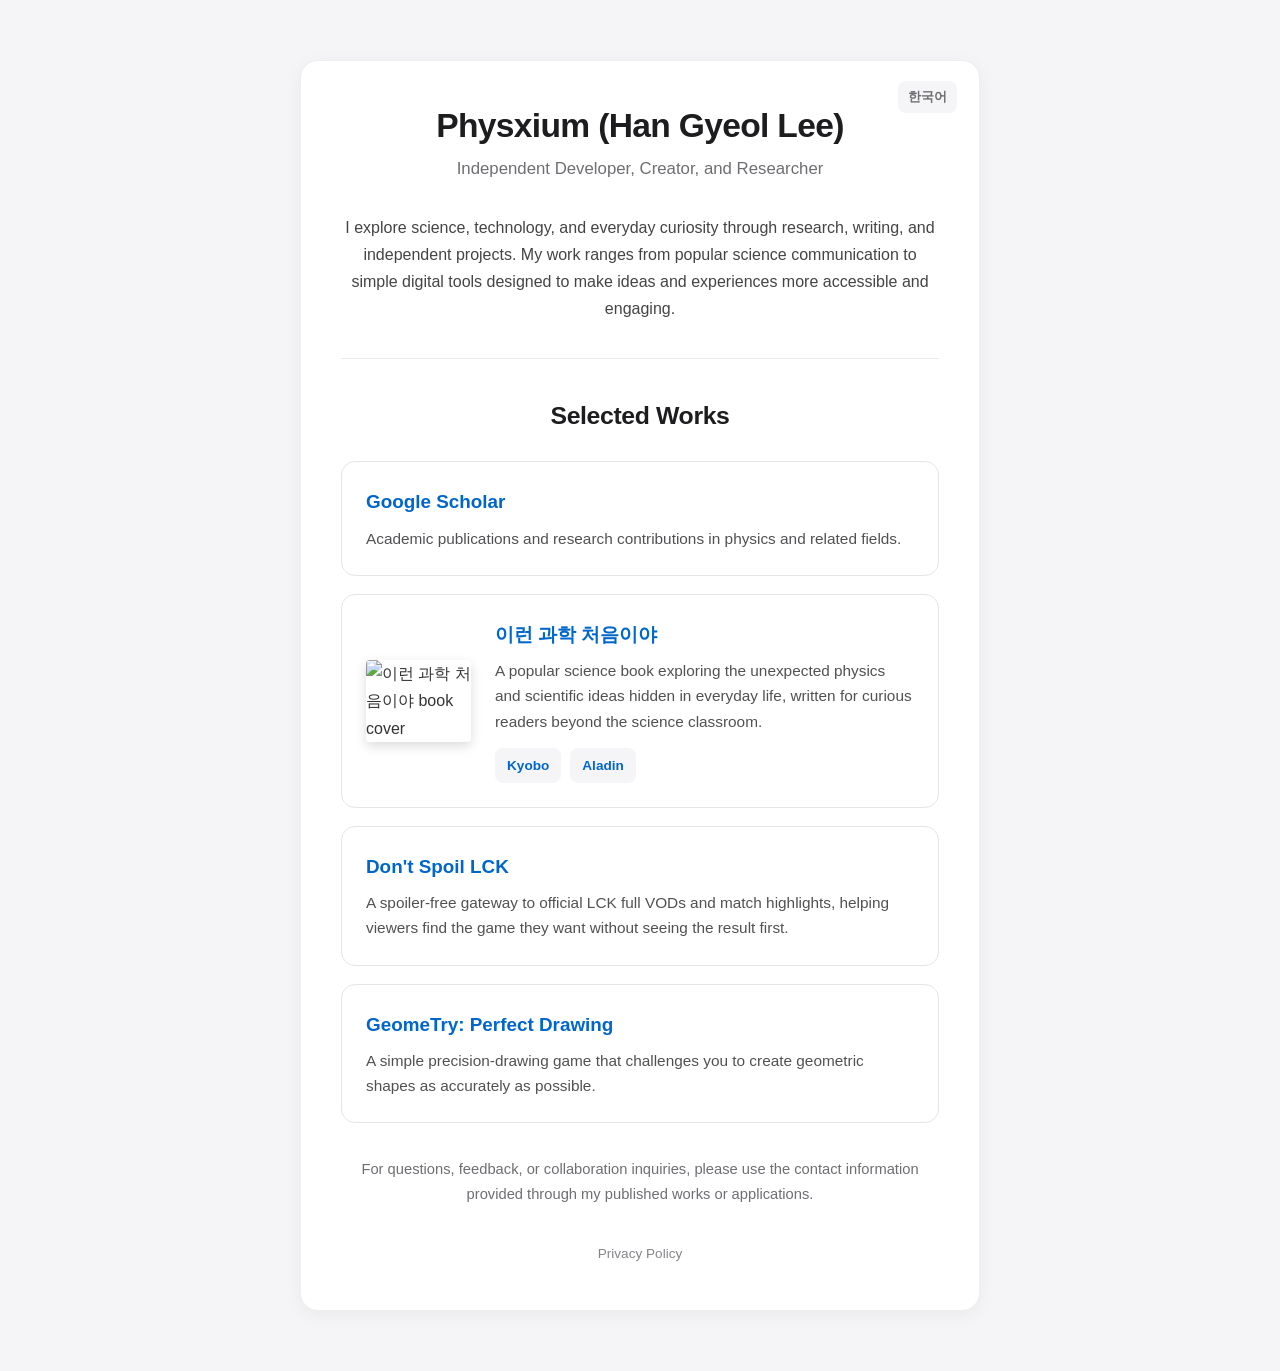
==== index.html @ 79a35c78 "index.html 업데이트" ====
<!DOCTYPE html>
<html lang="en">
<head>
    <meta charset="UTF-8">
    <meta name="viewport" content="width=device-width, initial-scale=1.0">

    <title>Physxium | Han Gyeol Lee</title>

<meta
    name="description"
    content="Physxium is the personal website of Han Gyeol Lee, featuring research, popular science writing, independent software projects, and digital tools."
>

<link
    rel="canonical"
    href="https://physxium.github.io/"
>

<link
    rel="alternate"
    hreflang="en"
    href="https://physxium.github.io/"
>

<link
    rel="alternate"
    hreflang="ko"
    href="https://physxium.github.io/ko.html"
>

<link
    rel="alternate"
    hreflang="x-default"
    href="https://physxium.github.io/"
>

    <script>
        const params = new URLSearchParams(window.location.search);
        const forceEnglish = params.get("lang") === "en";

        const browserLanguage =
            navigator.language ||
            navigator.userLanguage ||
            "";

        if (
            !forceEnglish &&
            browserLanguage.toLowerCase().startsWith("ko")
        ) {
            window.location.replace("./ko.html");
        }
    </script>

    <script async
        src="https://pagead2.googlesyndication.com/pagead/js/adsbygoogle.js?client=ca-pub-6908864739979028"
        crossorigin="anonymous"></script>

    <style>
        * {
            box-sizing: border-box;
        }

        body {
            margin: 0;
            padding: 60px 20px;

            font-family:
                -apple-system,
                BlinkMacSystemFont,
                "Segoe UI",
                Roboto,
                Helvetica,
                Arial,
                sans-serif;

            line-height: 1.7;
            color: #333;
            background-color: #f5f5f7;

            text-align: center;
        }

        .container {
            position: relative;

            width: 100%;
            max-width: 680px;

            margin: 0 auto;
            padding: 44px 40px;

            background: #ffffff;

            border: 1px solid #eeeeee;
            border-radius: 18px;

            box-shadow:
                0 4px 18px rgba(0, 0, 0, 0.05);
        }

        .language-link {
            position: absolute;
            top: 20px;
            right: 22px;

            padding: 5px 10px;

            color: #6e6e73;
            background: #f5f5f7;

            border-radius: 8px;

            font-size: 0.82em;
            font-weight: 600;

            text-decoration: none;
        }

        .language-link:hover {
            background: #ebebef;
            color: #1d1d1f;
        }

        h1 {
            margin: 0 0 8px;

            color: #1d1d1f;

            font-size: 2.1em;
            line-height: 1.25;
            letter-spacing: -0.02em;
        }

        .subtitle {
            margin: 0 0 30px;

            color: #6e6e73;

            font-size: 1.05em;
        }

        .intro {
            margin: 0 auto;

            max-width: 590px;

            color: #444;
            font-size: 1em;
        }

        hr {
            border: 0;
            border-top: 1px solid #e8e8ed;

            margin: 36px 0;
        }

        h2 {
            margin: 0 0 24px;

            color: #1d1d1f;

            font-size: 1.55em;
            letter-spacing: -0.015em;
        }

        .app-list {
            width: 100%;
        }

        .app-card {
            margin-bottom: 18px;
            padding: 24px;

            background: #ffffff;

            border: 1px solid #e5e5e7;
            border-radius: 14px;

            text-align: left;

            transition:
                transform 0.18s ease,
                border-color 0.18s ease,
                box-shadow 0.18s ease;
        }

        .app-card:hover {
            transform: translateY(-2px);

            border-color: #d2d2d7;

            box-shadow:
                0 6px 18px rgba(0, 0, 0, 0.05);
        }

        .app-title {
            display: inline-block;

            margin-bottom: 7px;

            color: #0066cc;

            font-size: 1.18em;
            font-weight: 650;

            text-decoration: none;
        }

        a.app-title:hover {
            text-decoration: underline;
        }

        .app-card p {
            margin: 0;

            color: #515154;

            font-size: 0.96em;
            line-height: 1.65;
        }

        /* Book */

        .book-card {
            display: flex;
            align-items: center;

            gap: 24px;
        }

        .book-cover {
            width: 105px;
            height: auto;

            flex-shrink: 0;

            border-radius: 4px;

            box-shadow:
                0 4px 12px rgba(0, 0, 0, 0.14);
        }

        .book-info {
            flex: 1;
            min-width: 0;
        }

        .book-links {
            display: flex;
            flex-wrap: wrap;

            gap: 9px;

            margin-top: 14px;
        }

        .store-link {
            display: inline-block;

            padding: 6px 12px;

            color: #0066cc;
            background: #f5f5f7;

            border-radius: 8px;

            font-size: 0.85em;
            font-weight: 600;

            text-decoration: none;
        }

        .store-link:hover {
            background: #ebebef;
        }

        /* Footer */

        .contact {
            margin: 34px auto 0;

            max-width: 560px;

            color: #6e6e73;

            font-size: 0.92em;
        }

        .privacy-link {
            display: inline-block;

            margin-top: 34px;

            color: #86868b;

            font-size: 0.85em;

            text-decoration: none;
        }

        .privacy-link:hover {
            text-decoration: underline;
        }

        /* Mobile */

        @media (max-width: 560px) {
            body {
                padding: 20px 12px;
            }

            .container {
                padding: 58px 22px 34px;
                border-radius: 16px;
            }

            .language-link {
                top: 16px;
                right: 16px;
            }

            h1 {
                font-size: 1.7em;
            }

            .subtitle {
                font-size: 0.95em;
            }

            .book-card {
                gap: 17px;
                align-items: flex-start;
            }

            .book-cover {
                width: 82px;
            }

            .app-card {
                padding: 19px;
            }
        }

        @media (max-width: 400px) {
            .book-card {
                display: block;
            }

            .book-cover {
                width: 90px;
                margin-bottom: 18px;
            }
        }
    </style>
</head>

<body>

    <div class="container">

        <a
            class="language-link"
            href="./ko.html"
        >
            한국어
        </a>

        <h1>Physxium (Han Gyeol Lee)</h1>

        <p class="subtitle">
            Independent Developer, Creator, and Researcher
        </p>

        <p class="intro">
            I explore science, technology, and everyday curiosity through
            research, writing, and independent projects.
            My work ranges from popular science communication to simple
            digital tools designed to make ideas and experiences more
            accessible and engaging.
        </p>


        <hr>


        <div class="app-list">

            <h2>Selected Works</h2>


            <!-- Google Scholar -->
            <div class="app-card">

                <a
                    class="app-title"
                    href="https://scholar.google.co.kr/citations?user=h7t9Xc8AAAAJ&hl=en"
                    target="_blank"
                    rel="noopener noreferrer"
                >
                    Google Scholar
                </a>

                <p>
                    Academic publications and research contributions in physics and related fields.
                </p>

            </div>


            <!-- Book -->
            <div class="app-card book-card">

                <img
                    class="book-cover"
                    src="https://image.aladin.co.kr/product/38469/4/cover500/k622135916_1.jpg"
                    alt="이런 과학 처음이야 book cover"
                >

                <div class="book-info">

                    <div class="app-title">
                        이런 과학 처음이야
                    </div>

                    <p>
                        A popular science book exploring the unexpected physics
                        and scientific ideas hidden in everyday life, written
                        for curious readers beyond the science classroom.
                    </p>

                    <div class="book-links">

                        <a
                            class="store-link"
                            href="https://product.kyobobook.co.kr/detail/S000219060590"
                            target="_blank"
                            rel="noopener noreferrer"
                        >
                            Kyobo
                        </a>

                        <a
                            class="store-link"
                            href="https://www.aladin.co.kr/shop/wproduct.aspx?ItemId=384690419&srsltid=AfmBOorhx1p-tOqRFV_rU4S-XtlKCU8qaZevTqndRdQcYyNnJcnn8GWZ"
                            target="_blank"
                            rel="noopener noreferrer"
                        >
                            Aladin
                        </a>

                    </div>

                </div>

            </div>


            <!-- Don't Spoil LCK -->
            <div class="app-card">

                <a
                    class="app-title"
                    href="https://physxium.github.io/dslck/"
                    target="_blank"
                    rel="noopener noreferrer"
                >
                    Don't Spoil LCK
                </a>

                <p>
                    A spoiler-free gateway to official LCK full VODs and
                    match highlights, helping viewers find the game they want
                    without seeing the result first.
                </p>

            </div>


            <!-- GeomeTry -->
            <div class="app-card">

                <a
                    class="app-title"
                    href="https://play.google.com/store/apps/details?id=com.Physxium.GeomeTry&pcampaignid=web_share"
                    target="_blank"
                    rel="noopener noreferrer"
                >
                    GeomeTry: Perfect Drawing
                </a>

                <p>
                    A simple precision-drawing game that challenges you to
                    create geometric shapes as accurately as possible.
                </p>

            </div>

        </div>


        <p class="contact">
            For questions, feedback, or collaboration inquiries,
            please use the contact information provided through my
            published works or applications.
        </p>


        <a
            class="privacy-link"
            href="https://physxium.github.io/privacy.html"
        >
            Privacy Policy
        </a>

    </div>

</body>
</html>
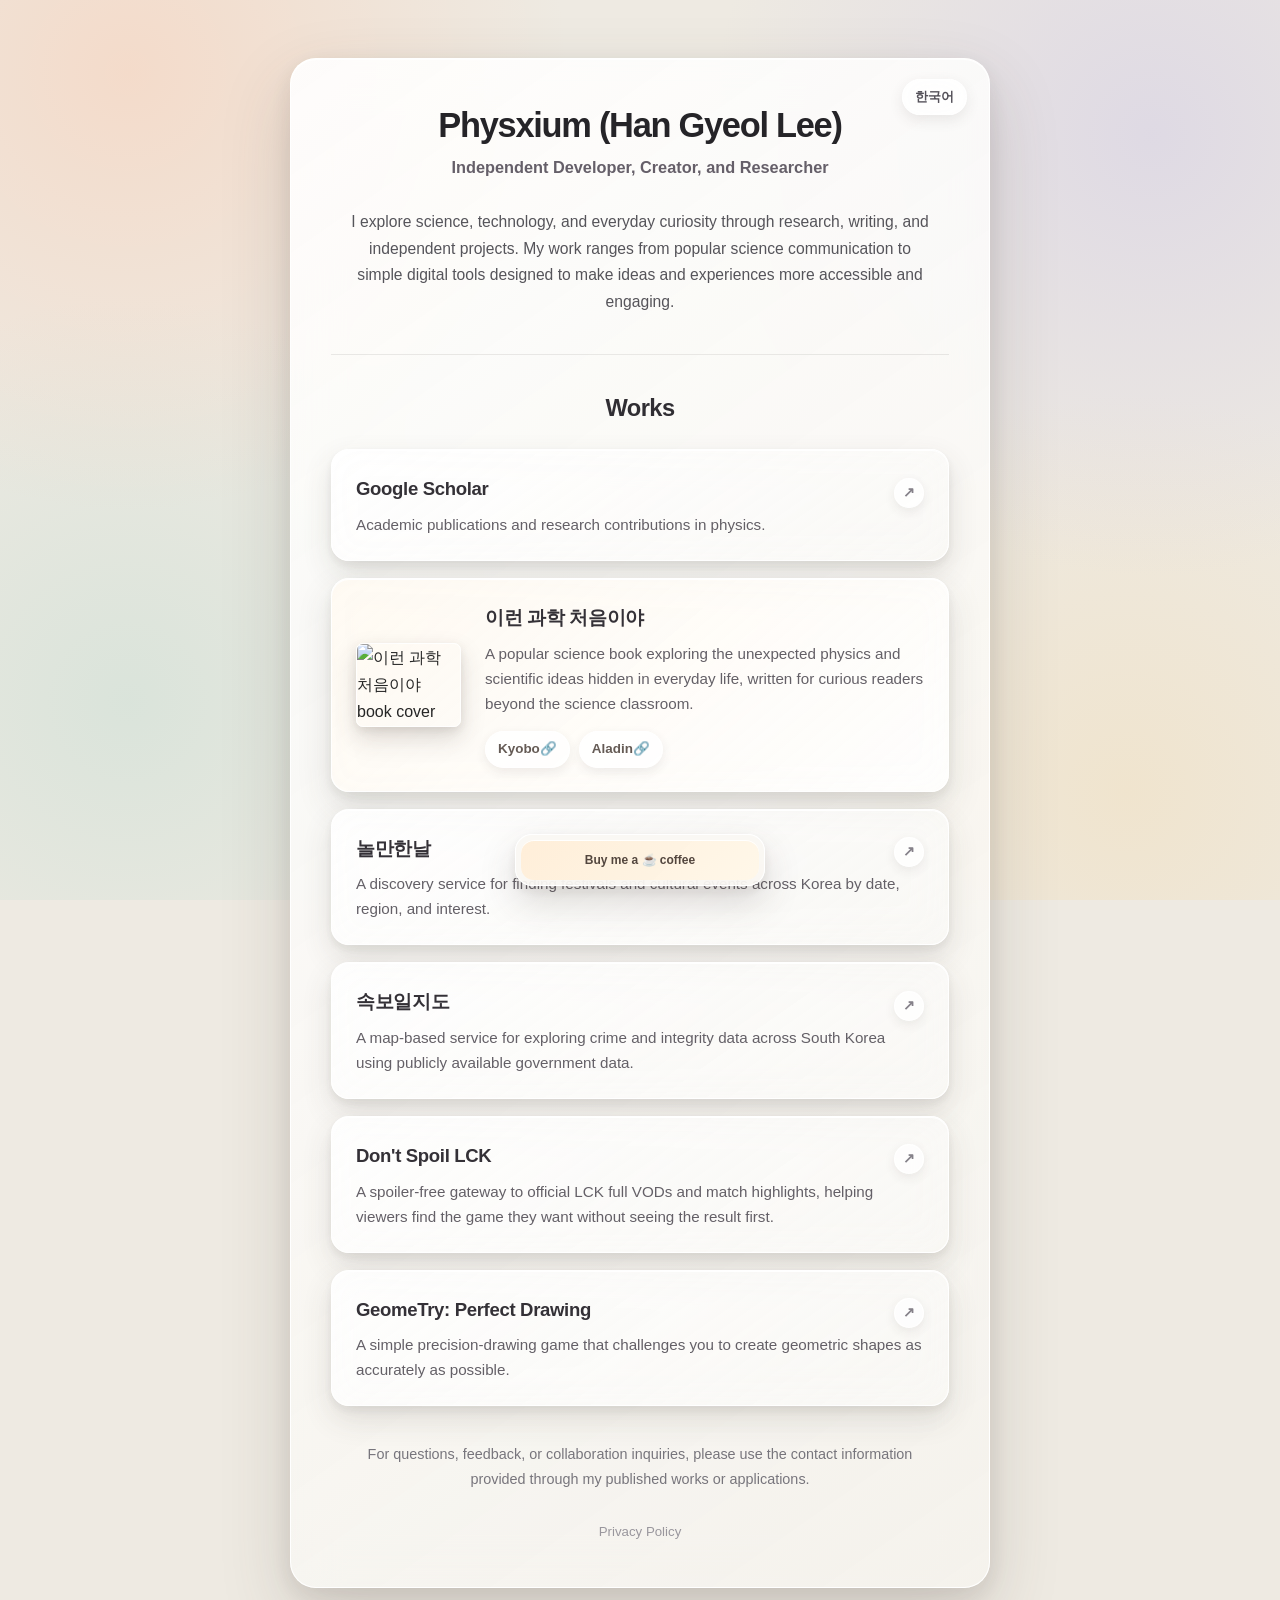
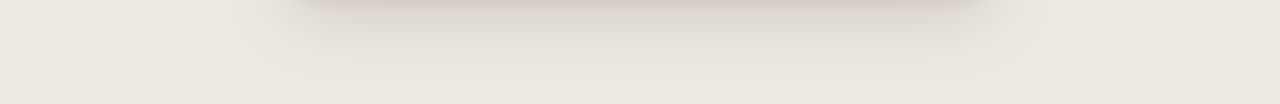
==== commit c8ebaf66: "Refactor Physxium developer site" ====
--- a/index.html
+++ b/index.html
@@ -1,519 +1,97 @@
 <!DOCTYPE html>
 <html lang="en">
+
 <head>
     <meta charset="UTF-8">
     <meta name="viewport" content="width=device-width, initial-scale=1.0">
 
     <title>Physxium | Han Gyeol Lee</title>
 
-<meta
-    name="description"
-    content="Physxium is the personal website of Han Gyeol Lee, featuring research, popular science writing, independent software projects, and digital tools."
->
+    <meta id="meta-description" name="description"
+        content="Physxium is the personal website of Han Gyeol Lee, featuring research, popular science writing, independent software projects, and digital tools.">
 
-<link
-    rel="canonical"
-    href="https://physxium.github.io/"
->
+    <link rel="canonical" href="https://physxium.pages.dev/">
 
-<link
-    rel="alternate"
-    hreflang="en"
-    href="https://physxium.github.io/"
->
+    <link rel="stylesheet" href="./style.css">
 
-<link
-    rel="alternate"
-    hreflang="ko"
-    href="https://physxium.github.io/ko.html"
->
+    <meta property="og:type" content="website">
 
-<link
-    rel="alternate"
-    hreflang="x-default"
-    href="https://physxium.github.io/"
->
+    <meta id="og-title" property="og:title" content="Physxium | Han Gyeol Lee">
+
+    <meta id="og-description" property="og:description"
+        content="Physxium is the personal website of Han Gyeol Lee, featuring research, popular science writing, independent software projects, and digital tools.">
+
+    <meta property="og:url" content="https://physxium.pages.dev/">
+    <meta name="naver-site-verification" content="82133b3fb09f2e8e4c00aa710633673127919853" />
+    
+    <!-- Google Analytics -->
+    <script async src="https://www.googletagmanager.com/gtag/js?id=G-3B8PYM8HGZ"></script>
 
     <script>
-        const params = new URLSearchParams(window.location.search);
-        const forceEnglish = params.get("lang") === "en";
+        window.dataLayer = window.dataLayer || [];
 
-        const browserLanguage =
-            navigator.language ||
-            navigator.userLanguage ||
-            "";
-
-        if (
-            !forceEnglish &&
-            browserLanguage.toLowerCase().startsWith("ko")
-        ) {
-            window.location.replace("./ko.html");
-        }
-    </script>
-
-    <script async
-        src="https://pagead2.googlesyndication.com/pagead/js/adsbygoogle.js?client=ca-pub-6908864739979028"
-        crossorigin="anonymous"></script>
-
-    <style>
-        * {
-            box-sizing: border-box;
+        function gtag() {
+            dataLayer.push(arguments);
         }
 
-        body {
-            margin: 0;
-            padding: 60px 20px;
-
-            font-family:
-                -apple-system,
-                BlinkMacSystemFont,
-                "Segoe UI",
-                Roboto,
-                Helvetica,
-                Arial,
-                sans-serif;
-
-            line-height: 1.7;
-            color: #333;
-            background-color: #f5f5f7;
-
-            text-align: center;
-        }
-
-        .container {
-            position: relative;
-
-            width: 100%;
-            max-width: 680px;
-
-            margin: 0 auto;
-            padding: 44px 40px;
-
-            background: #ffffff;
-
-            border: 1px solid #eeeeee;
-            border-radius: 18px;
-
-            box-shadow:
-                0 4px 18px rgba(0, 0, 0, 0.05);
-        }
-
-        .language-link {
-            position: absolute;
-            top: 20px;
-            right: 22px;
-
-            padding: 5px 10px;
-
-            color: #6e6e73;
-            background: #f5f5f7;
-
-            border-radius: 8px;
-
-            font-size: 0.82em;
-            font-weight: 600;
-
-            text-decoration: none;
-        }
-
-        .language-link:hover {
-            background: #ebebef;
-            color: #1d1d1f;
-        }
-
-        h1 {
-            margin: 0 0 8px;
-
-            color: #1d1d1f;
-
-            font-size: 2.1em;
-            line-height: 1.25;
-            letter-spacing: -0.02em;
-        }
-
-        .subtitle {
-            margin: 0 0 30px;
-
-            color: #6e6e73;
-
-            font-size: 1.05em;
-        }
-
-        .intro {
-            margin: 0 auto;
-
-            max-width: 590px;
-
-            color: #444;
-            font-size: 1em;
-        }
-
-        hr {
-            border: 0;
-            border-top: 1px solid #e8e8ed;
-
-            margin: 36px 0;
-        }
-
-        h2 {
-            margin: 0 0 24px;
-
-            color: #1d1d1f;
-
-            font-size: 1.55em;
-            letter-spacing: -0.015em;
-        }
-
-        .app-list {
-            width: 100%;
-        }
-
-        .app-card {
-            margin-bottom: 18px;
-            padding: 24px;
-
-            background: #ffffff;
-
-            border: 1px solid #e5e5e7;
-            border-radius: 14px;
-
-            text-align: left;
-
-            transition:
-                transform 0.18s ease,
-                border-color 0.18s ease,
-                box-shadow 0.18s ease;
-        }
-
-        .app-card:hover {
-            transform: translateY(-2px);
-
-            border-color: #d2d2d7;
-
-            box-shadow:
-                0 6px 18px rgba(0, 0, 0, 0.05);
-        }
-
-        .app-title {
-            display: inline-block;
-
-            margin-bottom: 7px;
-
-            color: #0066cc;
-
-            font-size: 1.18em;
-            font-weight: 650;
-
-            text-decoration: none;
-        }
-
-        a.app-title:hover {
-            text-decoration: underline;
-        }
-
-        .app-card p {
-            margin: 0;
-
-            color: #515154;
-
-            font-size: 0.96em;
-            line-height: 1.65;
-        }
-
-        /* Book */
-
-        .book-card {
-            display: flex;
-            align-items: center;
-
-            gap: 24px;
-        }
-
-        .book-cover {
-            width: 105px;
-            height: auto;
-
-            flex-shrink: 0;
-
-            border-radius: 4px;
-
-            box-shadow:
-                0 4px 12px rgba(0, 0, 0, 0.14);
-        }
-
-        .book-info {
-            flex: 1;
-            min-width: 0;
-        }
-
-        .book-links {
-            display: flex;
-            flex-wrap: wrap;
-
-            gap: 9px;
-
-            margin-top: 14px;
-        }
-
-        .store-link {
-            display: inline-block;
-
-            padding: 6px 12px;
-
-            color: #0066cc;
-            background: #f5f5f7;
-
-            border-radius: 8px;
-
-            font-size: 0.85em;
-            font-weight: 600;
-
-            text-decoration: none;
-        }
-
-        .store-link:hover {
-            background: #ebebef;
-        }
-
-        /* Footer */
-
-        .contact {
-            margin: 34px auto 0;
-
-            max-width: 560px;
-
-            color: #6e6e73;
-
-            font-size: 0.92em;
-        }
-
-        .privacy-link {
-            display: inline-block;
-
-            margin-top: 34px;
-
-            color: #86868b;
-
-            font-size: 0.85em;
-
-            text-decoration: none;
-        }
-
-        .privacy-link:hover {
-            text-decoration: underline;
-        }
-
-        /* Mobile */
-
-        @media (max-width: 560px) {
-            body {
-                padding: 20px 12px;
-            }
-
-            .container {
-                padding: 58px 22px 34px;
-                border-radius: 16px;
-            }
-
-            .language-link {
-                top: 16px;
-                right: 16px;
-            }
-
-            h1 {
-                font-size: 1.7em;
-            }
-
-            .subtitle {
-                font-size: 0.95em;
-            }
-
-            .book-card {
-                gap: 17px;
-                align-items: flex-start;
-            }
-
-            .book-cover {
-                width: 82px;
-            }
-
-            .app-card {
-                padding: 19px;
-            }
-        }
-
-        @media (max-width: 400px) {
-            .book-card {
-                display: block;
-            }
-
-            .book-cover {
-                width: 90px;
-                margin-bottom: 18px;
-            }
-        }
-    </style>
+        gtag("js", new Date());
+        gtag("config", "G-3B8PYM8HGZ");
+    </script>
 </head>
 
 <body>
 
-    <div class="container">
+    <main class="container">
 
-        <a
-            class="language-link"
-            href="./ko.html"
-        >
+        <button id="language-button" class="language-link" type="button" aria-label="Change language">
             한국어
-        </a>
+        </button>
 
-        <h1>Physxium (Han Gyeol Lee)</h1>
 
-        <p class="subtitle">
-            Independent Developer, Creator, and Researcher
-        </p>
+        <header>
 
-        <p class="intro">
-            I explore science, technology, and everyday curiosity through
-            research, writing, and independent projects.
-            My work ranges from popular science communication to simple
-            digital tools designed to make ideas and experiences more
-            accessible and engaging.
-        </p>
+            <h1 id="site-title"></h1>
+
+            <p id="subtitle" class="subtitle"></p>
+
+            <p id="intro" class="intro"></p>
+
+        </header>
 
 
         <hr>
 
 
-        <div class="app-list">
+        <section>
 
-            <h2>Selected Works</h2>
+            <h2 id="works-title"></h2>
+
+            <div id="project-list" class="app-list"></div>
+
+        </section>
 
 
-            <!-- Google Scholar -->
-            <div class="app-card">
-
-                <a
-                    class="app-title"
-                    href="https://scholar.google.co.kr/citations?user=h7t9Xc8AAAAJ&hl=en"
-                    target="_blank"
-                    rel="noopener noreferrer"
-                >
-                    Google Scholar
-                </a>
-
-                <p>
-                    Academic publications and research contributions in physics and related fields.
-                </p>
-
-            </div>
+        <p id="contact" class="contact"></p>
 
 
-            <!-- Book -->
-            <div class="app-card book-card">
-
-                <img
-                    class="book-cover"
-                    src="https://image.aladin.co.kr/product/38469/4/cover500/k622135916_1.jpg"
-                    alt="이런 과학 처음이야 book cover"
-                >
-
-                <div class="book-info">
-
-                    <div class="app-title">
-                        이런 과학 처음이야
-                    </div>
-
-                    <p>
-                        A popular science book exploring the unexpected physics
-                        and scientific ideas hidden in everyday life, written
-                        for curious readers beyond the science classroom.
-                    </p>
-
-                    <div class="book-links">
-
-                        <a
-                            class="store-link"
-                            href="https://product.kyobobook.co.kr/detail/S000219060590"
-                            target="_blank"
-                            rel="noopener noreferrer"
-                        >
-                            Kyobo
-                        </a>
-
-                        <a
-                            class="store-link"
-                            href="https://www.aladin.co.kr/shop/wproduct.aspx?ItemId=384690419&srsltid=AfmBOorhx1p-tOqRFV_rU4S-XtlKCU8qaZevTqndRdQcYyNnJcnn8GWZ"
-                            target="_blank"
-                            rel="noopener noreferrer"
-                        >
-                            Aladin
-                        </a>
-
-                    </div>
-
-                </div>
-
-            </div>
-
-
-            <!-- Don't Spoil LCK -->
-            <div class="app-card">
-
-                <a
-                    class="app-title"
-                    href="https://physxium.github.io/dslck/"
-                    target="_blank"
-                    rel="noopener noreferrer"
-                >
-                    Don't Spoil LCK
-                </a>
-
-                <p>
-                    A spoiler-free gateway to official LCK full VODs and
-                    match highlights, helping viewers find the game they want
-                    without seeing the result first.
-                </p>
-
-            </div>
-
-
-            <!-- GeomeTry -->
-            <div class="app-card">
-
-                <a
-                    class="app-title"
-                    href="https://play.google.com/store/apps/details?id=com.Physxium.GeomeTry&pcampaignid=web_share"
-                    target="_blank"
-                    rel="noopener noreferrer"
-                >
-                    GeomeTry: Perfect Drawing
-                </a>
-
-                <p>
-                    A simple precision-drawing game that challenges you to
-                    create geometric shapes as accurately as possible.
-                </p>
-
-            </div>
-
-        </div>
-
-
-        <p class="contact">
-            For questions, feedback, or collaboration inquiries,
-            please use the contact information provided through my
-            published works or applications.
-        </p>
-
-
-        <a
-            class="privacy-link"
-            href="https://physxium.github.io/privacy.html"
-        >
+        <a id="privacy-link" class="privacy-link" href="/privacy">
             Privacy Policy
         </a>
 
-    </div>
+    </main>
+
+
+    <nav class="floating-bar" aria-label="Support">
+
+        <a id="support-link" class="floating-link support" href="https://ctee.kr/place/physxium" target="_blank"
+            rel="noopener noreferrer"></a>
+
+    </nav>
+
+
+    <script src="./content.js"></script>
+    <script src="./app.js"></script>
 
 </body>
-</html>
+
+</html>
--- a/style.css
+++ b/style.css
@@ -0,0 +1,717 @@
+* {
+    box-sizing: border-box;
+}
+
+:root {
+    --bg: #eeeae2;
+
+    --text: #262626;
+    --text-soft: #55545a;
+    --muted: #77757c;
+    --muted-soft: #99969d;
+
+    --glass: rgba(250, 249, 246, 0.82);
+    --glass-card: rgba(255, 255, 255, 0.70);
+    --glass-hover: rgba(255, 255, 255, 0.92);
+
+    --line: rgba(255, 255, 255, 0.88);
+    --line-soft: rgba(90, 85, 80, 0.10);
+
+    --shadow-main:
+        0 28px 70px rgba(70, 62, 55, 0.18),
+        0 8px 24px rgba(70, 62, 55, 0.10);
+
+    --shadow-card:
+        0 13px 30px rgba(70, 62, 55, 0.14),
+        0 4px 10px rgba(70, 62, 55, 0.08);
+}
+
+html {
+    min-height: 100%;
+    background: var(--bg);
+}
+
+body {
+    margin: 0;
+    min-height: 100vh;
+
+    padding: 58px 20px 116px;
+
+    font-family:
+        -apple-system,
+        BlinkMacSystemFont,
+        "Segoe UI",
+        Roboto,
+        Helvetica,
+        Arial,
+        sans-serif;
+
+    line-height: 1.7;
+
+    color: var(--text);
+
+    background:
+        radial-gradient(circle at 10% 8%,
+            rgba(255, 190, 156, 0.34),
+            transparent 31%),
+        radial-gradient(circle at 90% 15%,
+            rgba(190, 183, 232, 0.32),
+            transparent 32%),
+        radial-gradient(circle at 10% 78%,
+            rgba(166, 211, 199, 0.28),
+            transparent 30%),
+        radial-gradient(circle at 88% 88%,
+            rgba(245, 211, 148, 0.26),
+            transparent 29%),
+        #eeeae2;
+
+    background-attachment: fixed;
+
+    text-align: center;
+
+    -webkit-font-smoothing: antialiased;
+    text-rendering: optimizeLegibility;
+}
+
+button,
+a {
+    font: inherit;
+    -webkit-tap-highlight-color: transparent;
+}
+
+
+/* --------------------------------
+   Main Glass
+-------------------------------- */
+
+.container {
+    position: relative;
+
+    width: 100%;
+    max-width: 700px;
+
+    margin: 0 auto;
+    padding: 46px 40px 42px;
+
+    overflow: hidden;
+
+    background:
+        linear-gradient(145deg,
+            rgba(255, 255, 255, 0.90),
+            rgba(246, 244, 239, 0.80));
+
+    border: 1px solid rgba(255, 255, 255, 0.96);
+    border-radius: 26px;
+
+    box-shadow:
+        var(--shadow-main),
+        inset 0 1px 0 rgba(255, 255, 255, 0.92);
+
+    backdrop-filter:
+        blur(24px) saturate(125%);
+
+    -webkit-backdrop-filter:
+        blur(24px) saturate(125%);
+}
+
+
+/* --------------------------------
+   Language
+-------------------------------- */
+
+.language-link {
+    position: absolute;
+
+    top: 20px;
+    right: 22px;
+
+    z-index: 2;
+
+    padding: 6px 12px;
+
+    border: 1px solid rgba(255, 255, 255, 0.92);
+    border-radius: 999px;
+
+    background:
+        rgba(255, 255, 255, 0.72);
+
+    color: #55525a;
+
+    font-size: 0.8em;
+    font-weight: 650;
+
+    cursor: pointer;
+
+    box-shadow:
+        0 5px 14px rgba(65, 60, 55, 0.10);
+
+    backdrop-filter: blur(14px);
+    -webkit-backdrop-filter: blur(14px);
+
+    transition:
+        transform 0.15s ease,
+        background 0.15s ease,
+        box-shadow 0.15s ease;
+}
+
+.language-link:hover {
+    background:
+        rgba(255, 255, 255, 0.96);
+
+    transform: translateY(-1px);
+
+    box-shadow:
+        0 8px 18px rgba(65, 60, 55, 0.13);
+}
+
+.language-link:active {
+    transform: translateY(1px);
+}
+
+
+/* --------------------------------
+   Header
+-------------------------------- */
+
+header,
+section,
+.contact,
+.privacy-link {
+    position: relative;
+    z-index: 1;
+}
+
+h1 {
+    margin: 0 0 8px;
+
+    color: #252428;
+
+    font-size: 2.15em;
+    line-height: 1.2;
+    letter-spacing: -0.037em;
+
+    font-weight: 760;
+}
+
+.subtitle {
+    margin: 0 0 27px;
+
+    color: #655f69;
+
+    font-size: 1.02em;
+    font-weight: 600;
+}
+
+.intro {
+    max-width: 590px;
+
+    margin: 0 auto;
+
+    color: var(--text-soft);
+
+    font-size: 0.98em;
+}
+
+hr {
+    position: relative;
+    z-index: 1;
+
+    margin: 38px 0;
+
+    border: 0;
+    border-top:
+        1px solid rgba(105, 98, 92, 0.13);
+}
+
+h2 {
+    margin: 0 0 26px;
+
+    color: #302e33;
+
+    font-size: 1.48em;
+    line-height: 1.3;
+    letter-spacing: -0.025em;
+
+    font-weight: 720;
+}
+
+
+/* --------------------------------
+   Cards
+-------------------------------- */
+
+.app-list {
+    width: 100%;
+}
+
+.app-card {
+    position: relative;
+
+    display: block;
+
+    width: 100%;
+
+    margin-bottom: 17px;
+    padding: 23px 24px;
+
+    overflow: hidden;
+
+    background:
+        linear-gradient(145deg,
+            rgba(255, 255, 255, 0.84),
+            rgba(249, 248, 245, 0.70));
+
+    border:
+        1px solid rgba(255, 255, 255, 0.96);
+
+    border-radius: 18px;
+
+    color: inherit;
+
+    text-align: left;
+    text-decoration: none;
+
+    box-shadow:
+        var(--shadow-card),
+        inset 0 1px 0 rgba(255, 255, 255, 0.88);
+
+    backdrop-filter:
+        blur(16px) saturate(115%);
+
+    -webkit-backdrop-filter:
+        blur(16px) saturate(115%);
+
+    transition:
+        transform 0.17s ease,
+        background 0.17s ease,
+        box-shadow 0.17s ease;
+}
+
+.app-card::after {
+    content: "";
+
+    position: absolute;
+
+    top: 0;
+    left: 18px;
+    right: 18px;
+
+    height: 1px;
+
+    background:
+        rgba(255, 255, 255, 0.96);
+
+    pointer-events: none;
+}
+
+.app-card-link {
+    cursor: pointer;
+}
+
+.app-card-link:hover {
+    transform:
+        translateY(-4px) scale(1.004);
+
+    background:
+        var(--glass-hover);
+
+    box-shadow:
+        0 20px 42px rgba(70, 62, 55, 0.18),
+        0 7px 16px rgba(70, 62, 55, 0.10),
+        inset 0 1px 0 rgba(255, 255, 255, 0.96);
+}
+
+.app-card-link:active {
+    transform:
+        translateY(-1px) scale(1);
+}
+
+.app-card-header {
+    display: flex;
+
+    align-items: center;
+    justify-content: space-between;
+
+    gap: 16px;
+}
+
+.app-title {
+    display: inline-block;
+
+    margin-bottom: 7px;
+
+    color: #343137;
+
+    font-size: 1.16em;
+    font-weight: 750;
+
+    letter-spacing: -0.018em;
+
+    text-decoration: none;
+
+    transition:
+        color 0.16s ease;
+}
+
+.app-card-link:hover .app-title {
+    color: #1f1e22;
+}
+
+.external-icon {
+    flex-shrink: 0;
+
+    display: inline-flex;
+    align-items: center;
+    justify-content: center;
+
+    width: 30px;
+    height: 30px;
+
+    border:
+        1px solid rgba(255, 255, 255, 0.96);
+
+    border-radius: 50%;
+
+    background:
+        rgba(255, 255, 255, 0.78);
+
+    color: #858189;
+
+    font-size: 0.88em;
+    font-weight: 700;
+
+    box-shadow:
+        0 4px 11px rgba(65, 60, 55, 0.09);
+
+    transition:
+        transform 0.16s ease,
+        color 0.16s ease,
+        background 0.16s ease;
+}
+
+.app-card-link:hover .external-icon {
+    background:
+        rgba(255, 255, 255, 0.98);
+
+    color: #4d4951;
+
+    transform:
+        translate(2px, -2px);
+}
+
+.app-card p {
+    margin: 0;
+
+    color: #646067;
+
+    font-size: 0.95em;
+    line-height: 1.65;
+}
+
+
+/* --------------------------------
+   Book
+-------------------------------- */
+
+.book-card {
+    display: flex;
+
+    align-items: center;
+
+    gap: 24px;
+
+    cursor: default;
+
+    background:
+        linear-gradient(140deg,
+            rgba(255, 250, 242, 0.92),
+            rgba(255, 255, 255, 0.74));
+
+    box-shadow:
+        0 15px 34px rgba(70, 62, 55, 0.15),
+        0 5px 12px rgba(70, 62, 55, 0.08),
+        inset 0 1px 0 rgba(255, 255, 255, 0.92);
+}
+
+.book-card .app-title {
+    color: #343137;
+}
+
+.book-cover {
+    width: 105px;
+    height: auto;
+
+    flex-shrink: 0;
+
+    border:
+        1px solid rgba(255, 255, 255, 0.88);
+
+    border-radius: 7px;
+
+    box-shadow:
+        0 11px 24px rgba(67, 58, 50, 0.18),
+        0 3px 8px rgba(67, 58, 50, 0.10);
+}
+
+.book-info {
+    flex: 1;
+    min-width: 0;
+}
+
+.book-links {
+    display: flex;
+    flex-wrap: wrap;
+
+    gap: 9px;
+
+    margin-top: 15px;
+}
+
+.store-link {
+    display: inline-block;
+
+    padding: 6px 12px;
+
+    border:
+        1px solid rgba(255, 255, 255, 0.96);
+
+    border-radius: 999px;
+
+    background:
+        rgba(255, 255, 255, 0.80);
+
+    color: #655b55;
+
+    font-size: 0.84em;
+    font-weight: 650;
+
+    text-decoration: none;
+
+    box-shadow:
+        0 4px 11px rgba(67, 58, 50, 0.09);
+
+    transition:
+        transform 0.14s ease,
+        background 0.14s ease,
+        box-shadow 0.14s ease;
+}
+
+.store-link:hover {
+    background: #ffffff;
+
+    transform: translateY(-1px);
+
+    box-shadow:
+        0 7px 16px rgba(67, 58, 50, 0.12);
+}
+
+.store-link:active {
+    transform: translateY(1px);
+}
+
+
+/* --------------------------------
+   Footer
+-------------------------------- */
+
+.contact {
+    max-width: 560px;
+
+    margin: 36px auto 0;
+
+    color: var(--muted);
+
+    font-size: 0.9em;
+}
+
+.privacy-link {
+    display: inline-block;
+
+    margin-top: 30px;
+
+    color: var(--muted-soft);
+
+    font-size: 0.83em;
+
+    text-decoration: none;
+
+    transition: color 0.15s ease;
+}
+
+.privacy-link:hover {
+    color: #5e5962;
+
+    text-decoration: underline;
+}
+
+
+/* --------------------------------
+   Coffee
+-------------------------------- */
+
+.floating-bar {
+    position: fixed;
+
+    left: 50%;
+
+    bottom:
+        calc(14px + env(safe-area-inset-bottom));
+
+    transform: translateX(-50%);
+
+    width:
+        min(250px,
+            calc(100% - 40px));
+
+    padding: 5px;
+
+    background:
+        rgba(250, 248, 243, 0.88);
+
+    border:
+        1px solid rgba(255, 255, 255, 0.98);
+
+    border-radius: 17px;
+
+    box-shadow:
+        0 16px 36px rgba(72, 62, 54, 0.18),
+        0 5px 12px rgba(72, 62, 54, 0.08);
+
+    backdrop-filter:
+        blur(20px) saturate(120%);
+
+    -webkit-backdrop-filter:
+        blur(20px) saturate(120%);
+
+    z-index: 1000;
+}
+
+.floating-link {
+    min-width: 0;
+
+    display: flex;
+
+    align-items: center;
+    justify-content: center;
+
+    padding: 10px 12px;
+
+    border-radius: 13px;
+
+    color: #53463e;
+
+    font-size: 12px;
+    font-weight: 680;
+
+    text-decoration: none;
+
+    white-space: nowrap;
+
+    transition:
+        transform 0.14s ease,
+        background 0.14s ease,
+        box-shadow 0.14s ease;
+}
+
+.floating-link.support {
+    background:
+        linear-gradient(135deg,
+            rgba(255, 238, 216, 0.97),
+            rgba(255, 247, 232, 0.94));
+
+    box-shadow:
+        inset 0 1px 0 rgba(255, 255, 255, 0.98);
+}
+
+.floating-link.support:hover {
+    background:
+        linear-gradient(135deg,
+            #ffe6c9,
+            #fff3df);
+
+    transform: translateY(-1px);
+
+    box-shadow:
+        0 6px 15px rgba(90, 70, 55, 0.11);
+}
+
+.floating-link:active {
+    transform: translateY(1px);
+}
+
+
+/* --------------------------------
+   Mobile
+-------------------------------- */
+
+@media (max-width: 560px) {
+
+    body {
+        padding:
+            20px 12px 102px;
+    }
+
+    .container {
+        padding:
+            58px 20px 34px;
+
+        border-radius: 22px;
+    }
+
+    .language-link {
+        top: 15px;
+        right: 15px;
+    }
+
+    h1 {
+        font-size: 1.74em;
+    }
+
+    .subtitle {
+        font-size: 0.94em;
+    }
+
+    .app-card {
+        padding: 19px;
+    }
+
+    .book-card {
+        gap: 17px;
+        align-items: flex-start;
+    }
+
+    .book-cover {
+        width: 82px;
+    }
+}
+
+@media (max-width: 420px) {
+
+    .floating-bar {
+        width:
+            min(230px,
+                calc(100% - 32px));
+
+        bottom:
+            calc(10px + env(safe-area-inset-bottom));
+    }
+
+    .floating-link {
+        padding: 10px 8px;
+
+        font-size: 11px;
+    }
+}
+
+@media (max-width: 400px) {
+
+    .book-card {
+        display: block;
+    }
+
+    .book-cover {
+        width: 90px;
+
+        margin-bottom: 18px;
+    }
+}
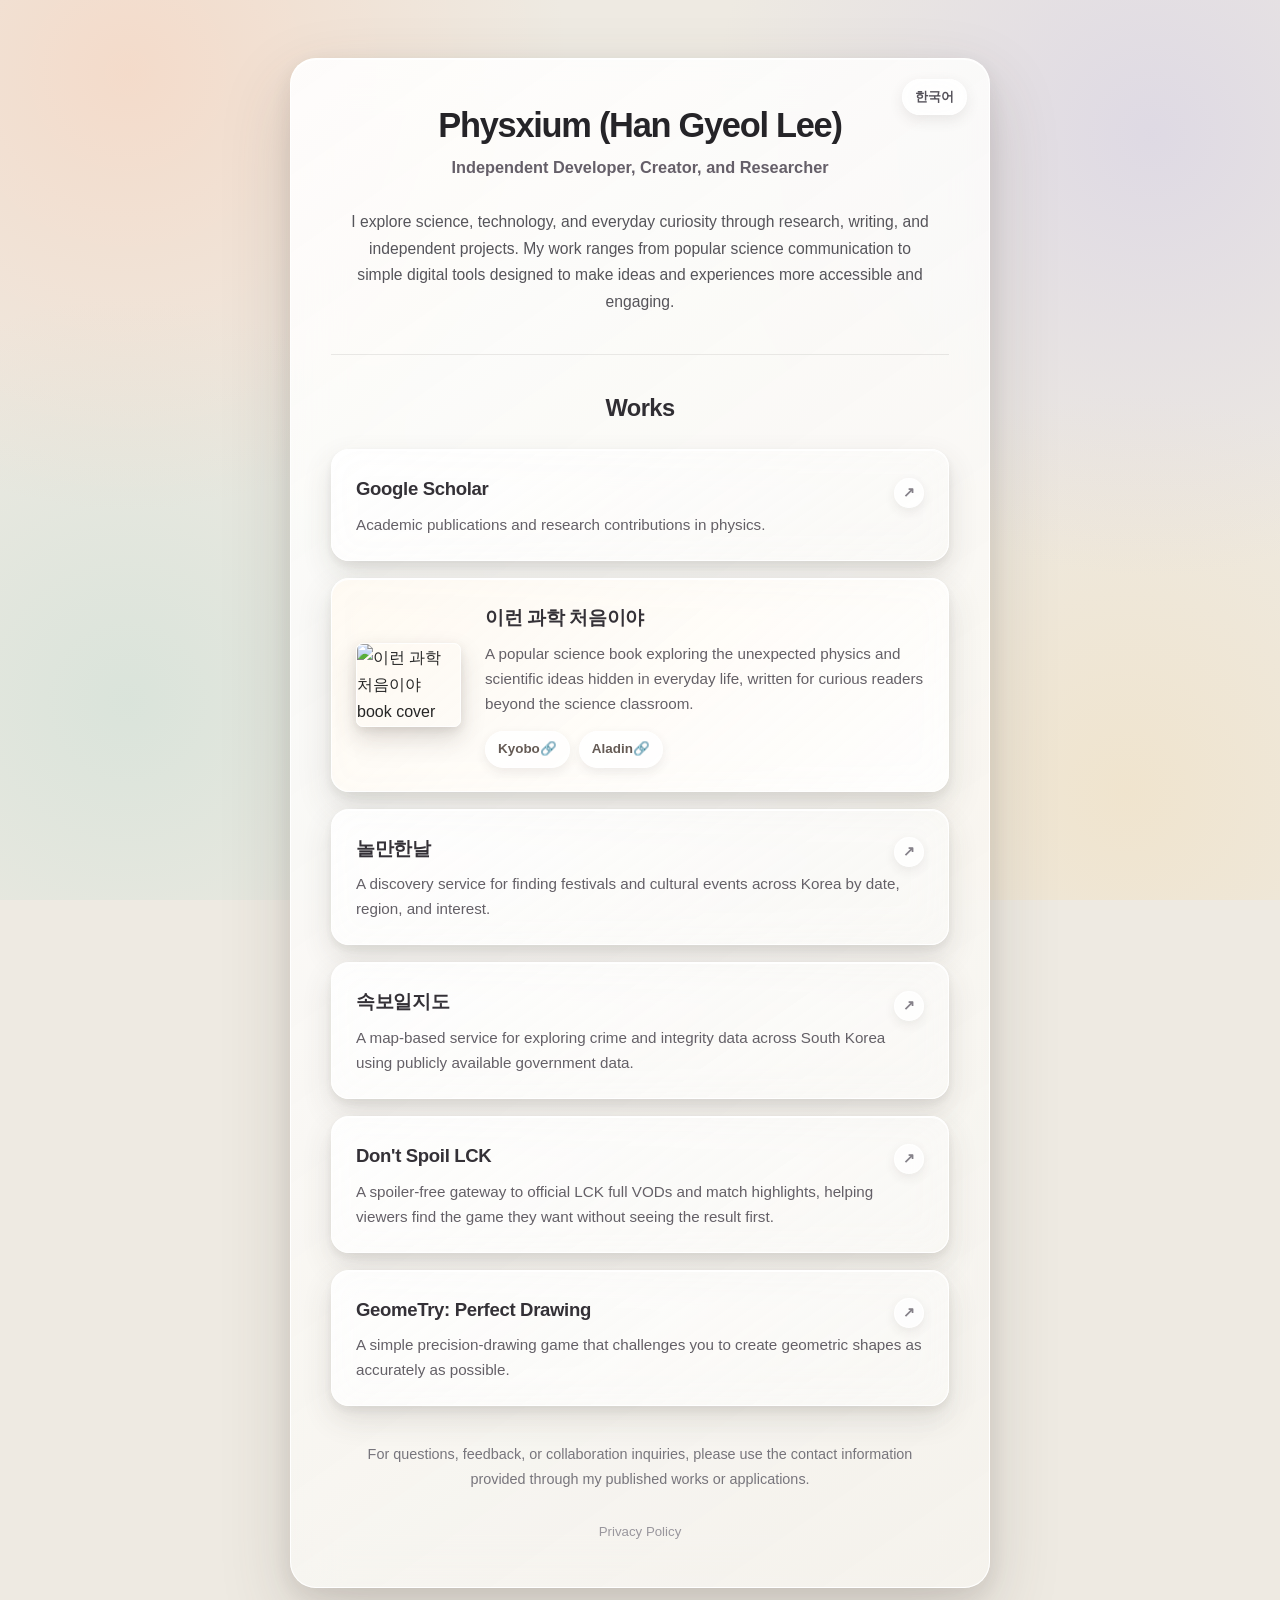
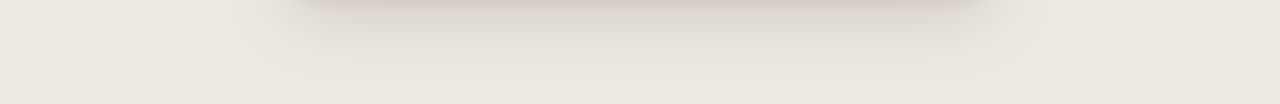
==== commit 528df1e2: "Update support toggle handling" ====
--- a/index.html
+++ b/index.html
@@ -81,13 +81,14 @@
     </main>
 
 
+    <!--
     <nav class="floating-bar" aria-label="Support">
 
         <a id="support-link" class="floating-link support" href="https://ctee.kr/place/physxium" target="_blank"
             rel="noopener noreferrer"></a>
 
     </nav>
-
+    -->
 
     <script src="./content.js"></script>
     <script src="./app.js"></script>
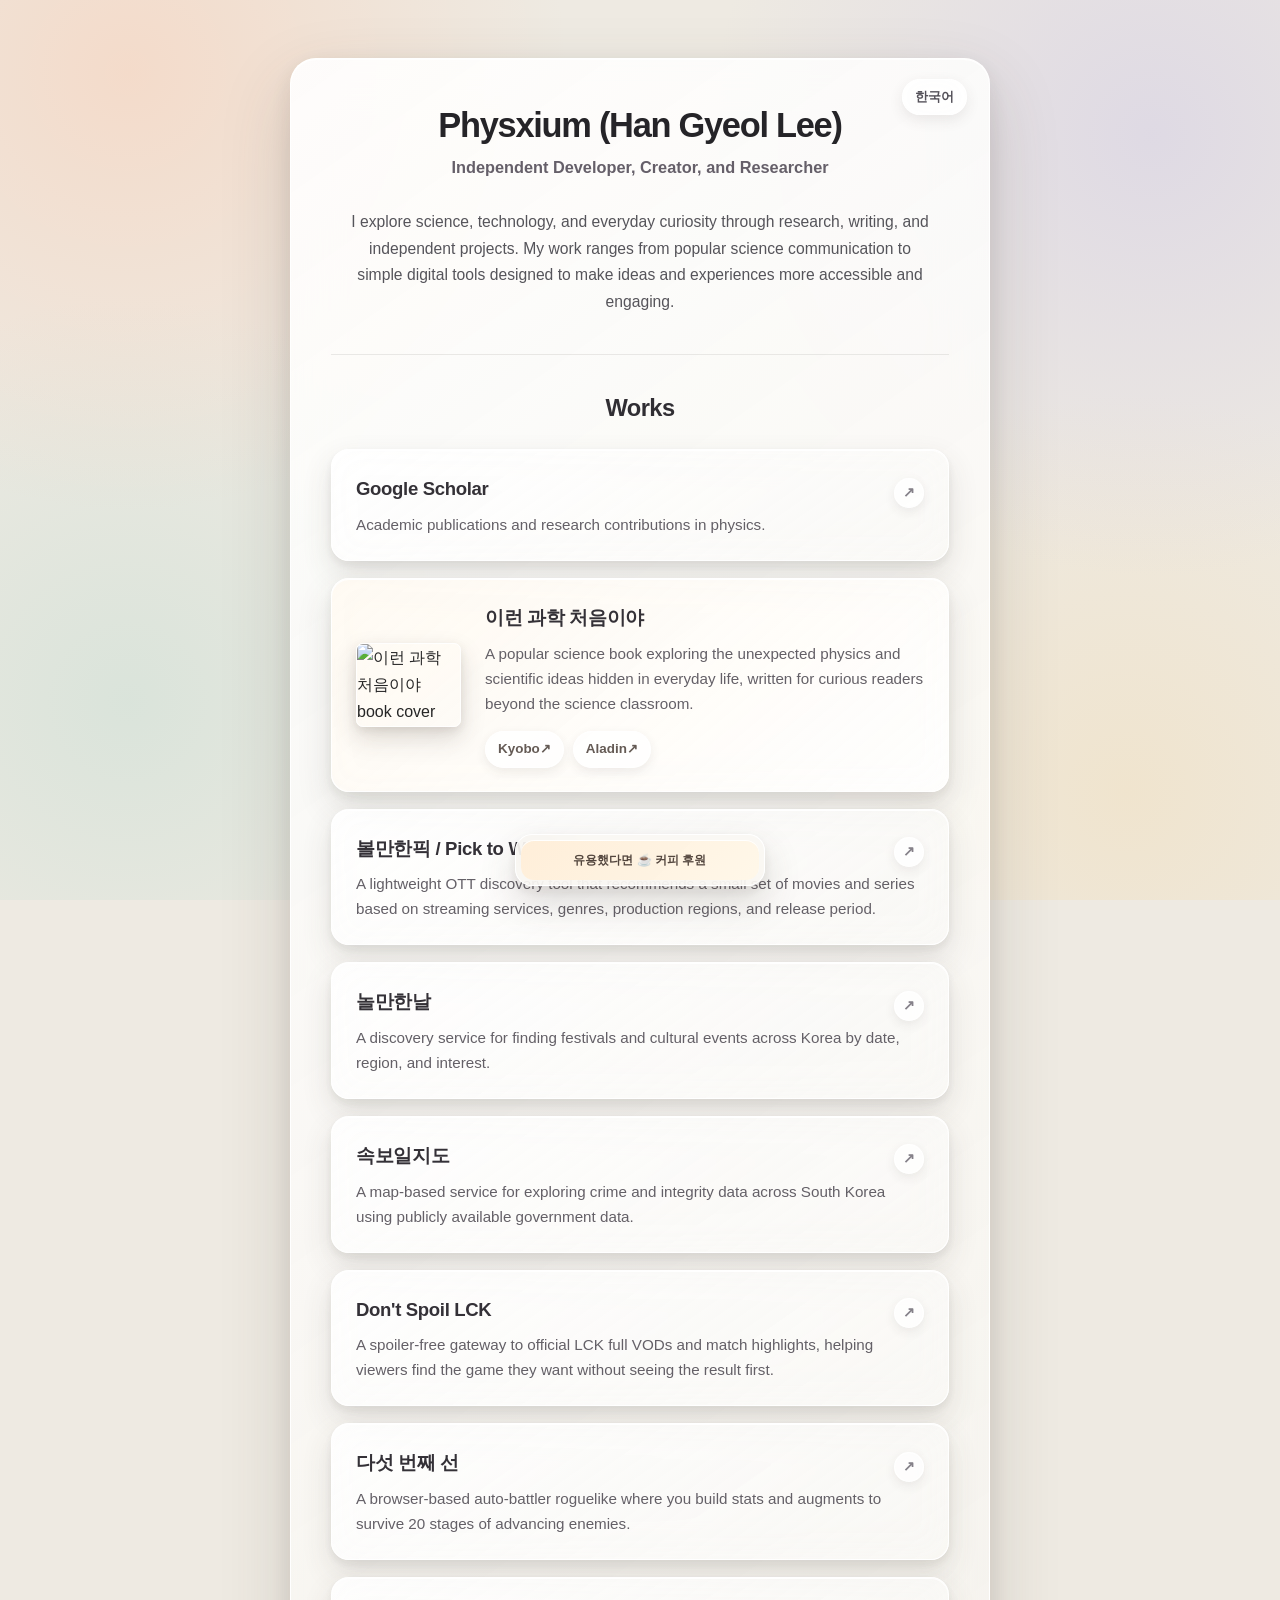
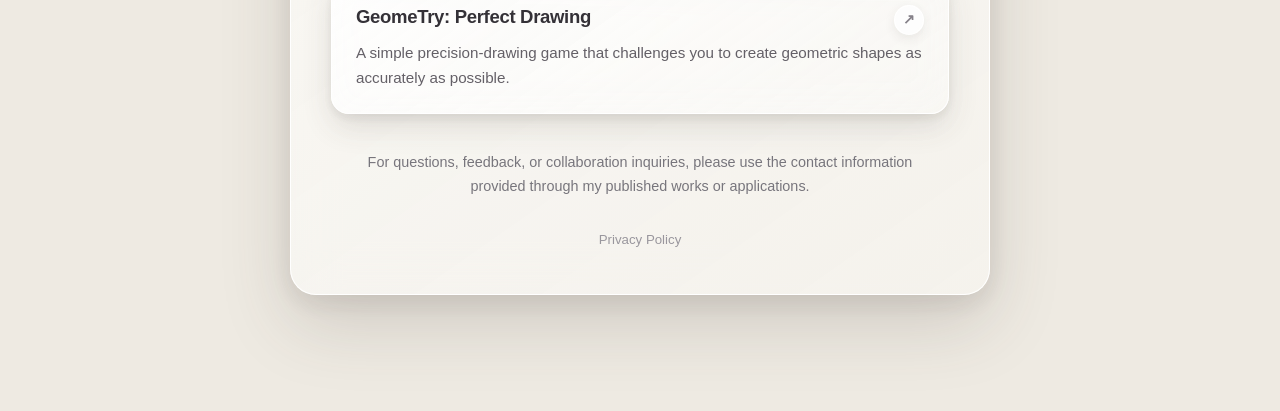
==== commit 9dcacd07: "update app.js" ====
--- a/index.html
+++ b/index.html
@@ -36,6 +36,11 @@
 
         gtag("js", new Date());
         gtag("config", "G-3B8PYM8HGZ");
+    </script>
+
+    <script data-name="BMC-Widget" data-cfasync="false" src="https://cdnjs.buymeacoffee.com/1.0.0/widget.prod.min.js"
+        data-id="physxium" data-description="Support me on Buy me a coffee!" data-message="" data-color="#FF813F"
+        data-position="Right" data-x_margin="18" data-y_margin="18">
     </script>
 </head>
 
@@ -81,14 +86,16 @@
     </main>
 
 
-    <!--
-    <nav class="floating-bar" aria-label="Support">
-
-        <a id="support-link" class="floating-link support" href="https://ctee.kr/place/physxium" target="_blank"
-            rel="noopener noreferrer"></a>
-
+    <nav id="supportFloatingBar" class="floating-bar" aria-label="Support">
+        <button id="supportLink" class="floating-link support" type="button">
+            유용했다면 ☕ 커피 후원
+        </button>
     </nav>
-    -->
+    
+    <a id="cteeSupport" class="ctee-support" href="https://ctee.kr/place/physxium" target="_blank" rel="noopener noreferrer"
+        hidden>
+        다른 방법으로 후원하기 ☕ 크티
+    </a>
 
     <script src="./content.js"></script>
     <script src="./app.js"></script>
--- a/style.css
+++ b/style.css
@@ -714,4 +714,91 @@
 
         margin-bottom: 18px;
     }
+}
+
+#bmc-wbtn {
+    display: none !important;
+}
+
+button.floating-link {
+    width: 100%;
+
+    border: none;
+
+    font-family: inherit;
+
+    cursor: pointer;
+
+    text-align: center;
+}
+
+.ctee-support {
+    position: fixed;
+
+    left: 50%;
+    right: auto;
+
+    bottom: 72px;
+
+    transform: translateX(-50%);
+
+    z-index: 1000001;
+
+    padding: 8px 12px;
+
+    border-radius: 12px;
+
+    background: rgba(255, 255, 255, 0.96);
+    color: #111;
+
+    font-size: 12px;
+    font-weight: 600;
+
+    text-decoration: none;
+
+    white-space: nowrap;
+
+    box-shadow: 0 4px 14px rgba(0, 0, 0, 0.14);
+}
+
+.ctee-support:hover {
+    transform: translateX(-50%) translateY(-1px);
+}
+
+@media (max-width: 600px) {
+
+    #bmc-iframe {
+        position: fixed !important;
+
+        top: 10px !important;
+        bottom: auto !important;
+
+        left: 10px !important;
+        right: auto !important;
+
+        width: calc(100vw - 20px) !important;
+        max-width: calc(100vw - 20px) !important;
+
+        height: calc(100dvh - 120px) !important;
+        max-height: calc(100dvh - 120px) !important;
+
+        border-radius: 16px !important;
+    }
+
+    .ctee-support {
+        left: 50%;
+        right: auto;
+
+        bottom: 72px;
+
+        transform: translateX(-50%);
+
+        z-index: 1000001;
+
+        white-space: nowrap;
+    }
+
+    .ctee-support:hover {
+        transform: translateX(-50%) translateY(-1px);
+    }
 }
